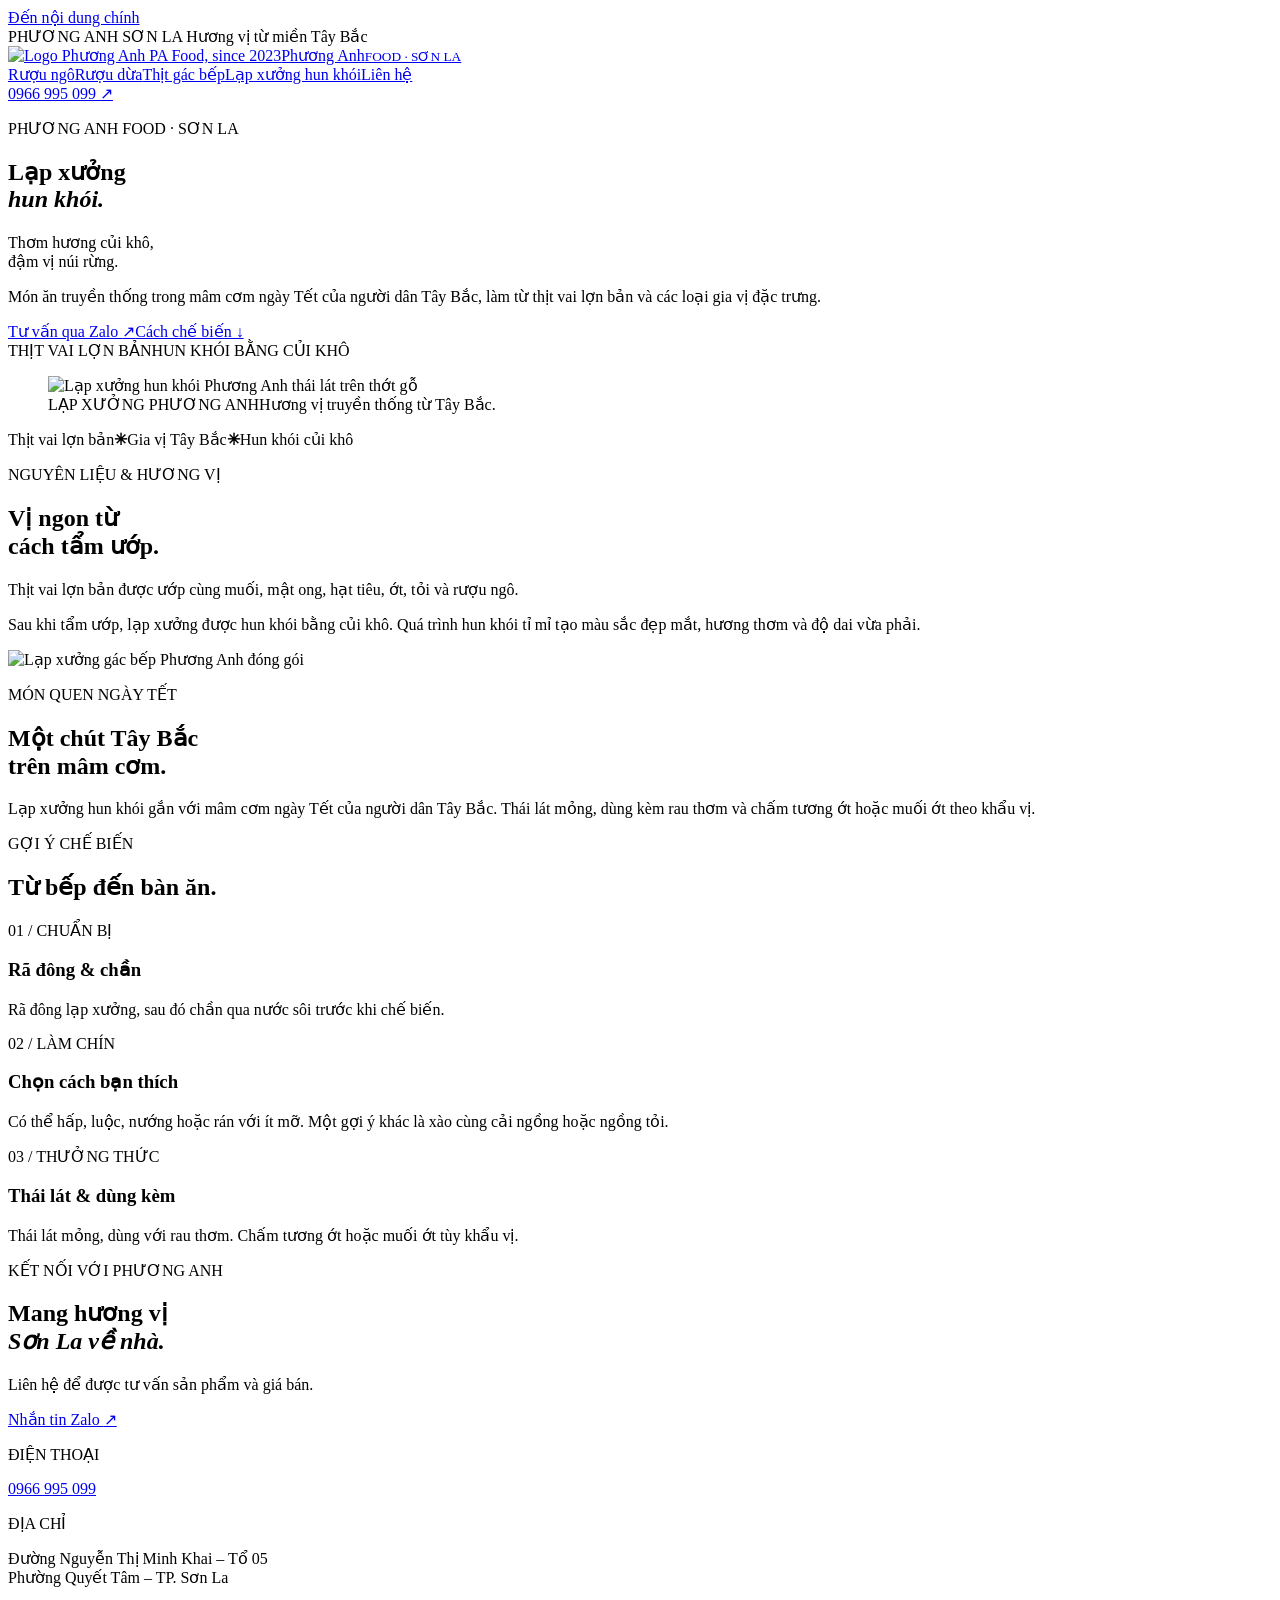
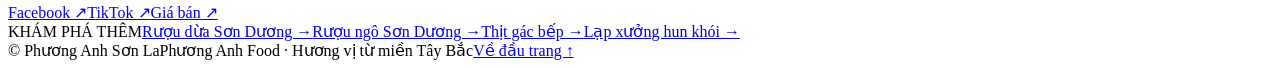
==== lap-xuong-hun-khoi/index.html @ 6af84477 "Publish Son Duong product website for GitHub Pages" ====
<!doctype html>
<html lang="vi">
<head><meta charset="utf-8"><meta name="viewport" content="width=device-width,initial-scale=1"><title>Lạp xưởng hun khói | Phương Anh Food</title><meta name="description" content="Lạp xưởng hun khói Phương Anh từ thịt vai lợn bản, gia vị Tây Bắc và khói củi khô. Tìm hiểu nguyên liệu và gợi ý chế biến."><meta name="theme-color" content="#173d2d"><link rel="icon" href="data:image/svg+xml,%3Csvg xmlns='http://www.w3.org/2000/svg' viewBox='0 0 64 64'%3E%3Crect width='64' height='64' rx='16' fill='%23173d2d'/%3E%3Ctext x='32' y='44' text-anchor='middle' font-family='Georgia' font-size='38' fill='%23f3cd59'%3EP%3C/text%3E%3C/svg%3E"><link rel="stylesheet" href="/ruou-ngo-son-duong/style.css"></head>
<body>
<a class="skip" href="#main">Đến nội dung chính</a>
<div class="topline">PHƯƠNG ANH SƠN LA <span>Hương vị từ miền Tây Bắc</span></div>
<header class="header wrap"><a class="brand" href="/ruou-ngo-son-duong/" aria-label="Phương Anh Food – trang chủ"><img class="brand-logo" src="/ruou-ngo-son-duong/assets/logo.webp" alt="Logo Phương Anh PA Food, since 2023" width="100" height="100"><span>Phương Anh<small>FOOD · SƠN LA</small></span></a><nav aria-label="Điều hướng chính"><a href="/ruou-ngo-son-duong/">Rượu ngô</a><a href="/ruou-ngo-son-duong/ruou-dua/">Rượu dừa</a><a href="/ruou-ngo-son-duong/thit-gac-bep/">Thịt gác bếp</a><a class="active" aria-current="page" href="/ruou-ngo-son-duong/lap-xuong-hun-khoi/">Lạp xưởng hun khói</a><a href="#lien-he">Liên hệ</a></nav><a class="header-call" href="tel:0966995099">0966 995 099 <span>↗</span></a></header>
<main id="main">
<section class="hero food-hero wrap"><div class="hero-copy"><p class="eyebrow">PHƯƠNG ANH FOOD · SƠN LA</p><h1>Lạp xưởng<br><em>hun khói.</em></h1><p class="lead">Thơm hương củi khô,<br>đậm vị núi rừng.</p><p class="intro">Món ăn truyền thống trong mâm cơm ngày Tết của người dân Tây Bắc, làm từ thịt vai lợn bản và các loại gia vị đặc trưng.</p><div class="actions"><a class="button yellow" href="https://zalo.me/0966995099" target="_blank" rel="noopener">Tư vấn qua Zalo <span>↗</span></a><a class="text-link" href="#che-bien">Cách chế biến ↓</a></div><div class="hero-note"><span>THỊT VAI LỢN BẢN</span><span>HUN KHÓI BẰNG CỦI KHÔ</span></div></div><figure class="hero-photo"><img src="/ruou-ngo-son-duong/assets/lap-xuong-dia.webp" alt="Lạp xưởng hun khói Phương Anh thái lát trên thớt gỗ" width="1280" height="853"><figcaption>LẠP XƯỞNG PHƯƠNG ANH<span>Hương vị truyền thống từ Tây Bắc.</span></figcaption></figure></section>
<div class="ribbon"><span>Thịt vai lợn bản</span><b>✳</b><span>Gia vị Tây Bắc</span><b>✳</b><span>Hun khói củi khô</span></div>
<section class="wrap section story"><div><p class="eyebrow">NGUYÊN LIỆU & HƯƠNG VỊ</p><h2>Vị ngon từ<br>cách tẩm ướp.</h2></div><div class="story-body"><p class="large-text">Thịt vai lợn bản được ướp cùng muối, mật ong, hạt tiêu, ớt, tỏi và rượu ngô.</p><p>Sau khi tẩm ướp, lạp xưởng được hun khói bằng củi khô. Quá trình hun khói tỉ mỉ tạo màu sắc đẹp mắt, hương thơm và độ dai vừa phải.</p></div></section>
<section class="food-story"><div class="wrap section food-banner"><img src="/ruou-ngo-son-duong/assets/lap-xuong-goi.webp" alt="Lạp xưởng gác bếp Phương Anh đóng gói" loading="lazy" width="1000" height="750"><div><p class="eyebrow">MÓN QUEN NGÀY TẾT</p><h2>Một chút Tây Bắc<br>trên mâm cơm.</h2><p>Lạp xưởng hun khói gắn với mâm cơm ngày Tết của người dân Tây Bắc. Thái lát mỏng, dùng kèm rau thơm và chấm tương ớt hoặc muối ớt theo khẩu vị.</p></div></div></section>
<section id="che-bien" class="wrap section"><p class="eyebrow">GỢI Ý CHẾ BIẾN</p><h2>Từ bếp đến bàn ăn.</h2><div class="preparation"><article><p class="step">01 / CHUẨN BỊ</p><h3>Rã đông & chần</h3><p>Rã đông lạp xưởng, sau đó chần qua nước sôi trước khi chế biến.</p></article><article><p class="step">02 / LÀM CHÍN</p><h3>Chọn cách bạn thích</h3><p>Có thể hấp, luộc, nướng hoặc rán với ít mỡ. Một gợi ý khác là xào cùng cải ngồng hoặc ngồng tỏi.</p></article><article><p class="step">03 / THƯỞNG THỨC</p><h3>Thái lát & dùng kèm</h3><p>Thái lát mỏng, dùng với rau thơm. Chấm tương ớt hoặc muối ớt tùy khẩu vị.</p></article></div></section>
<section id="lien-he" class="contact wrap section"><div><p class="eyebrow">KẾT NỐI VỚI PHƯƠNG ANH</p><h2>Mang hương vị<br><em>Sơn La về nhà.</em></h2><p>Liên hệ để được tư vấn sản phẩm và giá bán.</p><a class="button green" href="https://zalo.me/0966995099" target="_blank" rel="noopener">Nhắn tin Zalo <span>↗</span></a></div><div class="contact-info"><p class="eyebrow">ĐIỆN THOẠI</p><a class="phone" href="tel:0966995099">0966 995 099</a><p class="eyebrow address-title">ĐỊA CHỈ</p><p>Đường Nguyễn Thị Minh Khai – Tổ 05<br>Phường Quyết Tâm – TP. Sơn La</p><div class="social"><a href="https://www.facebook.com/quasonla/" target="_blank" rel="noopener">Facebook ↗</a><a href="https://www.tiktok.com/@phuongketnoiyeuthuonh" target="_blank" rel="noopener">TikTok ↗</a><a href="https://sites.google.com/view/phuonganhsl/gi%C3%A1-b%C3%A1n" target="_blank" rel="noopener">Giá bán ↗</a></div></div></section><aside class="more wrap"><span>KHÁM PHÁ THÊM</span><a href="/ruou-ngo-son-duong/ruou-dua/">Rượu dừa Sơn Dương →</a><a href="/ruou-ngo-son-duong/">Rượu ngô Sơn Dương →</a><a href="/ruou-ngo-son-duong/thit-gac-bep/">Thịt gác bếp →</a><a href="/ruou-ngo-son-duong/lap-xuong-hun-khoi/">Lạp xưởng hun khói →</a></aside></main><footer class="wrap"><span>© Phương Anh Sơn La</span><span>Phương Anh Food · Hương vị từ miền Tây Bắc</span><a href="#">Về đầu trang ↑</a></footer></body></html>
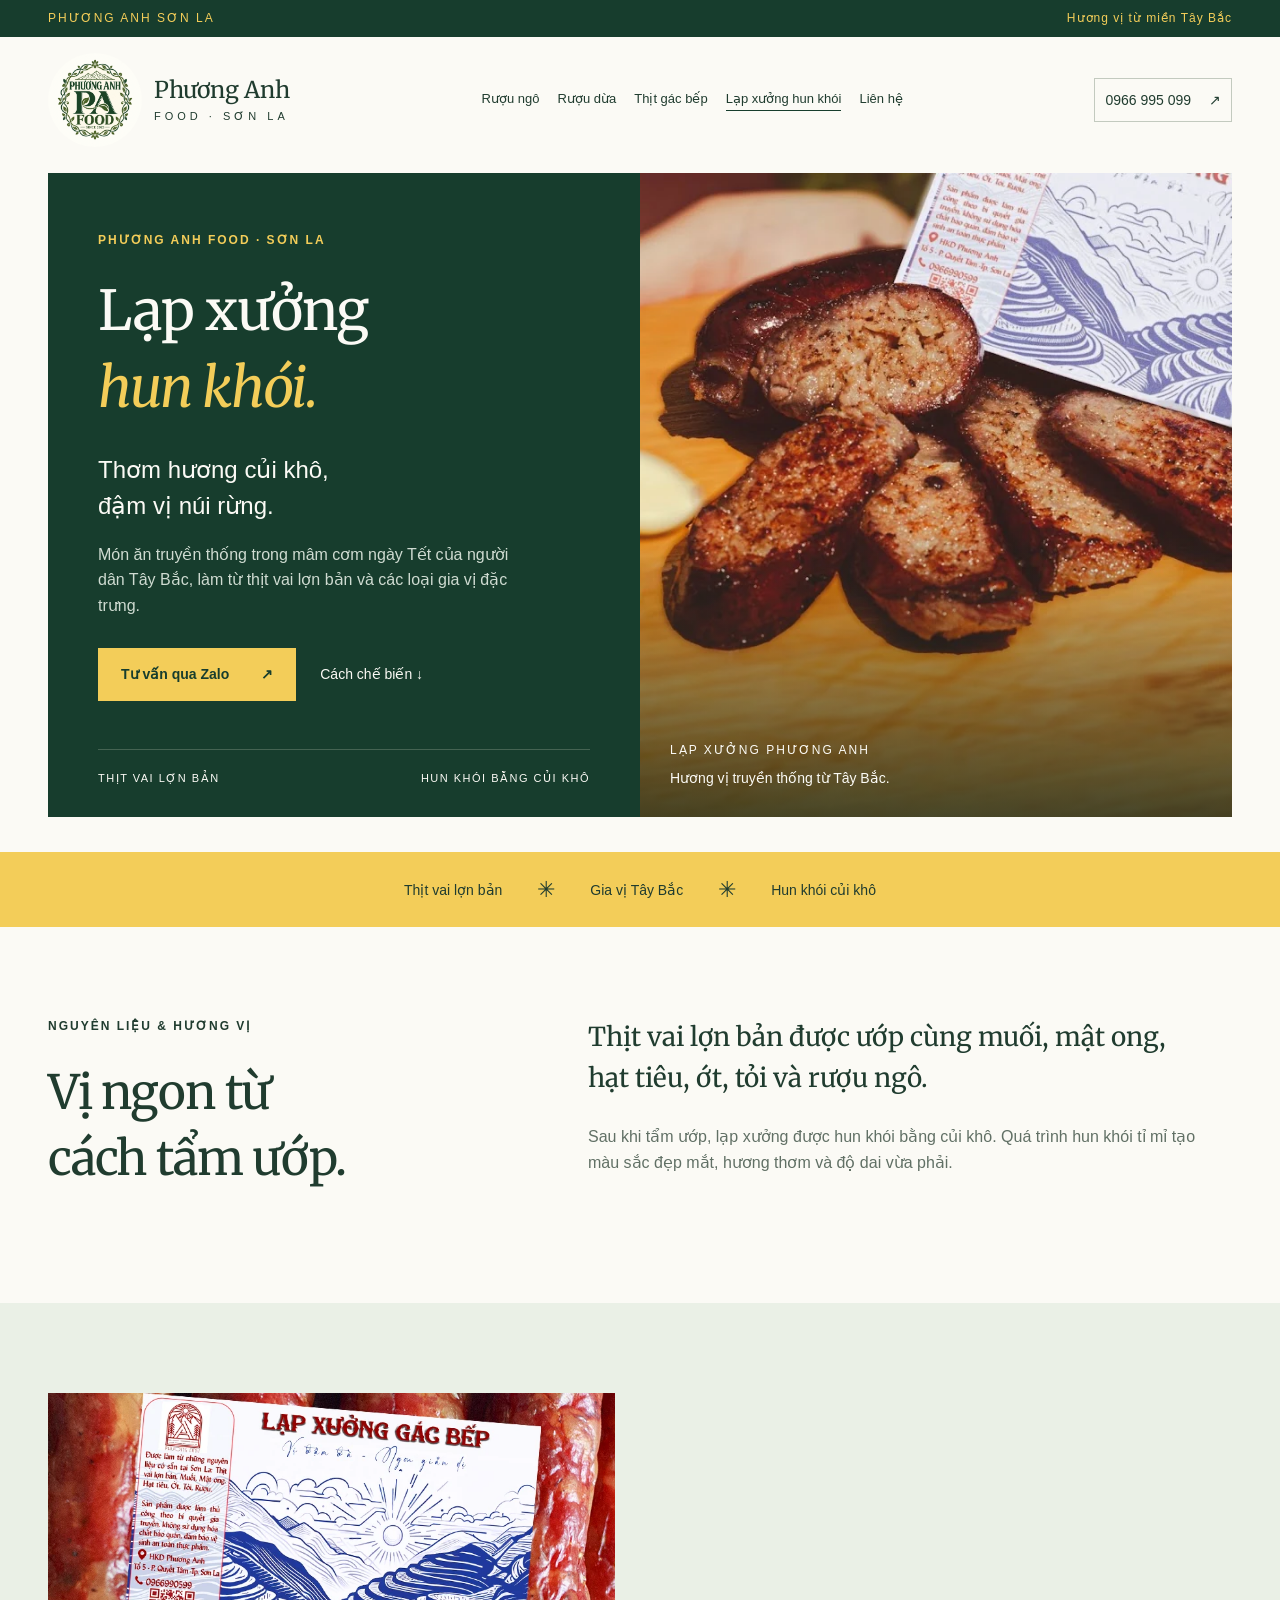
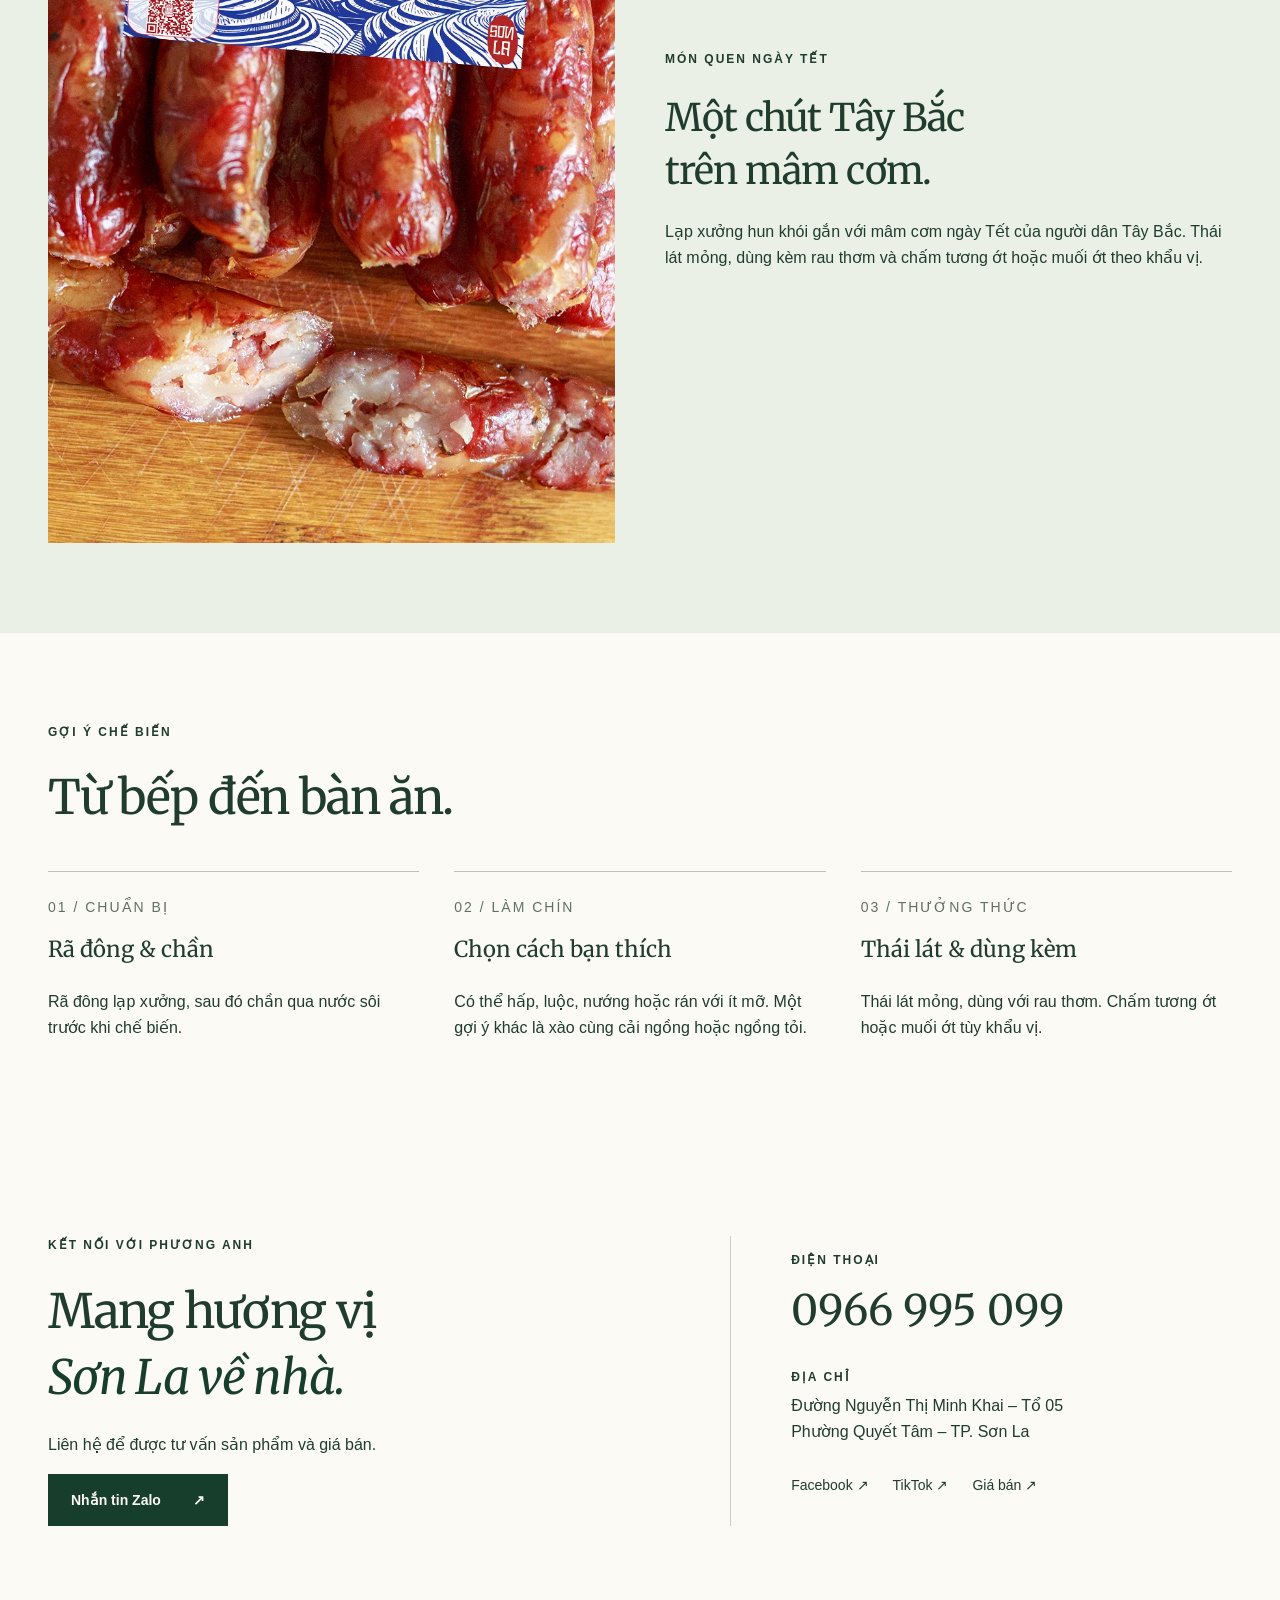
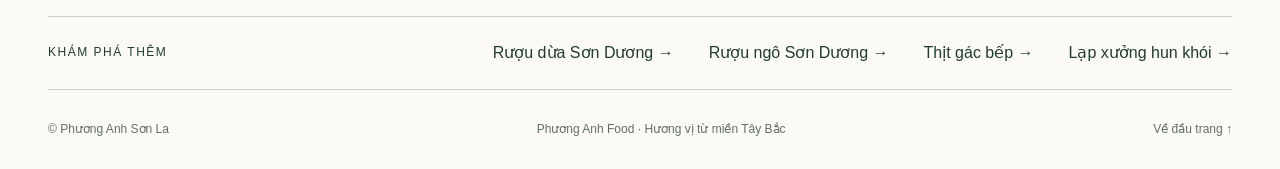
==== commit 2a42b416: "Use portable links for phuonganhsl.github.io migration" ====
--- a/lap-xuong-hun-khoi/index.html
+++ b/lap-xuong-hun-khoi/index.html
@@ -1,14 +1,14 @@
 <!doctype html>
 <html lang="vi">
-<head><meta charset="utf-8"><meta name="viewport" content="width=device-width,initial-scale=1"><title>Lạp xưởng hun khói | Phương Anh Food</title><meta name="description" content="Lạp xưởng hun khói Phương Anh từ thịt vai lợn bản, gia vị Tây Bắc và khói củi khô. Tìm hiểu nguyên liệu và gợi ý chế biến."><meta name="theme-color" content="#173d2d"><link rel="icon" href="data:image/svg+xml,%3Csvg xmlns='http://www.w3.org/2000/svg' viewBox='0 0 64 64'%3E%3Crect width='64' height='64' rx='16' fill='%23173d2d'/%3E%3Ctext x='32' y='44' text-anchor='middle' font-family='Georgia' font-size='38' fill='%23f3cd59'%3EP%3C/text%3E%3C/svg%3E"><link rel="stylesheet" href="/ruou-ngo-son-duong/style.css"></head>
+<head><meta charset="utf-8"><meta name="viewport" content="width=device-width,initial-scale=1"><title>Lạp xưởng hun khói | Phương Anh Food</title><meta name="description" content="Lạp xưởng hun khói Phương Anh từ thịt vai lợn bản, gia vị Tây Bắc và khói củi khô. Tìm hiểu nguyên liệu và gợi ý chế biến."><meta name="theme-color" content="#173d2d"><link rel="icon" href="data:image/svg+xml,%3Csvg xmlns='http://www.w3.org/2000/svg' viewBox='0 0 64 64'%3E%3Crect width='64' height='64' rx='16' fill='%23173d2d'/%3E%3Ctext x='32' y='44' text-anchor='middle' font-family='Georgia' font-size='38' fill='%23f3cd59'%3EP%3C/text%3E%3C/svg%3E"><link rel="stylesheet" href="../style.css"></head>
 <body>
 <a class="skip" href="#main">Đến nội dung chính</a>
 <div class="topline">PHƯƠNG ANH SƠN LA <span>Hương vị từ miền Tây Bắc</span></div>
-<header class="header wrap"><a class="brand" href="/ruou-ngo-son-duong/" aria-label="Phương Anh Food – trang chủ"><img class="brand-logo" src="/ruou-ngo-son-duong/assets/logo.webp" alt="Logo Phương Anh PA Food, since 2023" width="100" height="100"><span>Phương Anh<small>FOOD · SƠN LA</small></span></a><nav aria-label="Điều hướng chính"><a href="/ruou-ngo-son-duong/">Rượu ngô</a><a href="/ruou-ngo-son-duong/ruou-dua/">Rượu dừa</a><a href="/ruou-ngo-son-duong/thit-gac-bep/">Thịt gác bếp</a><a class="active" aria-current="page" href="/ruou-ngo-son-duong/lap-xuong-hun-khoi/">Lạp xưởng hun khói</a><a href="#lien-he">Liên hệ</a></nav><a class="header-call" href="tel:0966995099">0966 995 099 <span>↗</span></a></header>
+<header class="header wrap"><a class="brand" href="../" aria-label="Phương Anh Food – trang chủ"><img class="brand-logo" src="../assets/logo.webp" alt="Logo Phương Anh PA Food, since 2023" width="100" height="100"><span>Phương Anh<small>FOOD · SƠN LA</small></span></a><nav aria-label="Điều hướng chính"><a href="../">Rượu ngô</a><a href="../ruou-dua/">Rượu dừa</a><a href="../thit-gac-bep/">Thịt gác bếp</a><a class="active" aria-current="page" href="../lap-xuong-hun-khoi/">Lạp xưởng hun khói</a><a href="#lien-he">Liên hệ</a></nav><a class="header-call" href="tel:0966995099">0966 995 099 <span>↗</span></a></header>
 <main id="main">
-<section class="hero food-hero wrap"><div class="hero-copy"><p class="eyebrow">PHƯƠNG ANH FOOD · SƠN LA</p><h1>Lạp xưởng<br><em>hun khói.</em></h1><p class="lead">Thơm hương củi khô,<br>đậm vị núi rừng.</p><p class="intro">Món ăn truyền thống trong mâm cơm ngày Tết của người dân Tây Bắc, làm từ thịt vai lợn bản và các loại gia vị đặc trưng.</p><div class="actions"><a class="button yellow" href="https://zalo.me/0966995099" target="_blank" rel="noopener">Tư vấn qua Zalo <span>↗</span></a><a class="text-link" href="#che-bien">Cách chế biến ↓</a></div><div class="hero-note"><span>THỊT VAI LỢN BẢN</span><span>HUN KHÓI BẰNG CỦI KHÔ</span></div></div><figure class="hero-photo"><img src="/ruou-ngo-son-duong/assets/lap-xuong-dia.webp" alt="Lạp xưởng hun khói Phương Anh thái lát trên thớt gỗ" width="1280" height="853"><figcaption>LẠP XƯỞNG PHƯƠNG ANH<span>Hương vị truyền thống từ Tây Bắc.</span></figcaption></figure></section>
+<section class="hero food-hero wrap"><div class="hero-copy"><p class="eyebrow">PHƯƠNG ANH FOOD · SƠN LA</p><h1>Lạp xưởng<br><em>hun khói.</em></h1><p class="lead">Thơm hương củi khô,<br>đậm vị núi rừng.</p><p class="intro">Món ăn truyền thống trong mâm cơm ngày Tết của người dân Tây Bắc, làm từ thịt vai lợn bản và các loại gia vị đặc trưng.</p><div class="actions"><a class="button yellow" href="https://zalo.me/0966995099" target="_blank" rel="noopener">Tư vấn qua Zalo <span>↗</span></a><a class="text-link" href="#che-bien">Cách chế biến ↓</a></div><div class="hero-note"><span>THỊT VAI LỢN BẢN</span><span>HUN KHÓI BẰNG CỦI KHÔ</span></div></div><figure class="hero-photo"><img src="../assets/lap-xuong-dia.webp" alt="Lạp xưởng hun khói Phương Anh thái lát trên thớt gỗ" width="1280" height="853"><figcaption>LẠP XƯỞNG PHƯƠNG ANH<span>Hương vị truyền thống từ Tây Bắc.</span></figcaption></figure></section>
 <div class="ribbon"><span>Thịt vai lợn bản</span><b>✳</b><span>Gia vị Tây Bắc</span><b>✳</b><span>Hun khói củi khô</span></div>
 <section class="wrap section story"><div><p class="eyebrow">NGUYÊN LIỆU & HƯƠNG VỊ</p><h2>Vị ngon từ<br>cách tẩm ướp.</h2></div><div class="story-body"><p class="large-text">Thịt vai lợn bản được ướp cùng muối, mật ong, hạt tiêu, ớt, tỏi và rượu ngô.</p><p>Sau khi tẩm ướp, lạp xưởng được hun khói bằng củi khô. Quá trình hun khói tỉ mỉ tạo màu sắc đẹp mắt, hương thơm và độ dai vừa phải.</p></div></section>
-<section class="food-story"><div class="wrap section food-banner"><img src="/ruou-ngo-son-duong/assets/lap-xuong-goi.webp" alt="Lạp xưởng gác bếp Phương Anh đóng gói" loading="lazy" width="1000" height="750"><div><p class="eyebrow">MÓN QUEN NGÀY TẾT</p><h2>Một chút Tây Bắc<br>trên mâm cơm.</h2><p>Lạp xưởng hun khói gắn với mâm cơm ngày Tết của người dân Tây Bắc. Thái lát mỏng, dùng kèm rau thơm và chấm tương ớt hoặc muối ớt theo khẩu vị.</p></div></div></section>
+<section class="food-story"><div class="wrap section food-banner"><img src="../assets/lap-xuong-goi.webp" alt="Lạp xưởng gác bếp Phương Anh đóng gói" loading="lazy" width="1000" height="750"><div><p class="eyebrow">MÓN QUEN NGÀY TẾT</p><h2>Một chút Tây Bắc<br>trên mâm cơm.</h2><p>Lạp xưởng hun khói gắn với mâm cơm ngày Tết của người dân Tây Bắc. Thái lát mỏng, dùng kèm rau thơm và chấm tương ớt hoặc muối ớt theo khẩu vị.</p></div></div></section>
 <section id="che-bien" class="wrap section"><p class="eyebrow">GỢI Ý CHẾ BIẾN</p><h2>Từ bếp đến bàn ăn.</h2><div class="preparation"><article><p class="step">01 / CHUẨN BỊ</p><h3>Rã đông & chần</h3><p>Rã đông lạp xưởng, sau đó chần qua nước sôi trước khi chế biến.</p></article><article><p class="step">02 / LÀM CHÍN</p><h3>Chọn cách bạn thích</h3><p>Có thể hấp, luộc, nướng hoặc rán với ít mỡ. Một gợi ý khác là xào cùng cải ngồng hoặc ngồng tỏi.</p></article><article><p class="step">03 / THƯỞNG THỨC</p><h3>Thái lát & dùng kèm</h3><p>Thái lát mỏng, dùng với rau thơm. Chấm tương ớt hoặc muối ớt tùy khẩu vị.</p></article></div></section>
-<section id="lien-he" class="contact wrap section"><div><p class="eyebrow">KẾT NỐI VỚI PHƯƠNG ANH</p><h2>Mang hương vị<br><em>Sơn La về nhà.</em></h2><p>Liên hệ để được tư vấn sản phẩm và giá bán.</p><a class="button green" href="https://zalo.me/0966995099" target="_blank" rel="noopener">Nhắn tin Zalo <span>↗</span></a></div><div class="contact-info"><p class="eyebrow">ĐIỆN THOẠI</p><a class="phone" href="tel:0966995099">0966 995 099</a><p class="eyebrow address-title">ĐỊA CHỈ</p><p>Đường Nguyễn Thị Minh Khai – Tổ 05<br>Phường Quyết Tâm – TP. Sơn La</p><div class="social"><a href="https://www.facebook.com/quasonla/" target="_blank" rel="noopener">Facebook ↗</a><a href="https://www.tiktok.com/@phuongketnoiyeuthuonh" target="_blank" rel="noopener">TikTok ↗</a><a href="https://sites.google.com/view/phuonganhsl/gi%C3%A1-b%C3%A1n" target="_blank" rel="noopener">Giá bán ↗</a></div></div></section><aside class="more wrap"><span>KHÁM PHÁ THÊM</span><a href="/ruou-ngo-son-duong/ruou-dua/">Rượu dừa Sơn Dương →</a><a href="/ruou-ngo-son-duong/">Rượu ngô Sơn Dương →</a><a href="/ruou-ngo-son-duong/thit-gac-bep/">Thịt gác bếp →</a><a href="/ruou-ngo-son-duong/lap-xuong-hun-khoi/">Lạp xưởng hun khói →</a></aside></main><footer class="wrap"><span>© Phương Anh Sơn La</span><span>Phương Anh Food · Hương vị từ miền Tây Bắc</span><a href="#">Về đầu trang ↑</a></footer></body></html>+<section id="lien-he" class="contact wrap section"><div><p class="eyebrow">KẾT NỐI VỚI PHƯƠNG ANH</p><h2>Mang hương vị<br><em>Sơn La về nhà.</em></h2><p>Liên hệ để được tư vấn sản phẩm và giá bán.</p><a class="button green" href="https://zalo.me/0966995099" target="_blank" rel="noopener">Nhắn tin Zalo <span>↗</span></a></div><div class="contact-info"><p class="eyebrow">ĐIỆN THOẠI</p><a class="phone" href="tel:0966995099">0966 995 099</a><p class="eyebrow address-title">ĐỊA CHỈ</p><p>Đường Nguyễn Thị Minh Khai – Tổ 05<br>Phường Quyết Tâm – TP. Sơn La</p><div class="social"><a href="https://www.facebook.com/quasonla/" target="_blank" rel="noopener">Facebook ↗</a><a href="https://www.tiktok.com/@phuongketnoiyeuthuonh" target="_blank" rel="noopener">TikTok ↗</a><a href="https://sites.google.com/view/phuonganhsl/gi%C3%A1-b%C3%A1n" target="_blank" rel="noopener">Giá bán ↗</a></div></div></section><aside class="more wrap"><span>KHÁM PHÁ THÊM</span><a href="../ruou-dua/">Rượu dừa Sơn Dương →</a><a href="../">Rượu ngô Sơn Dương →</a><a href="../thit-gac-bep/">Thịt gác bếp →</a><a href="../lap-xuong-hun-khoi/">Lạp xưởng hun khói →</a></aside></main><footer class="wrap"><span>© Phương Anh Sơn La</span><span>Phương Anh Food · Hương vị từ miền Tây Bắc</span><a href="#">Về đầu trang ↑</a></footer></body></html>
--- a/style.css
+++ b/style.css
@@ -0,0 +1,15 @@
+@font-face{font-family:'Merriweather';font-style:normal;font-weight:400;font-display:swap;src:url('assets/fonts/merriweather-regular.ttf') format('truetype')}
+@font-face{font-family:'Merriweather';font-style:italic;font-weight:400;font-display:swap;src:url('assets/fonts/merriweather-italic.ttf') format('truetype')}
+:root{--green:#173d2d;--yellow:#f3cd59;--paper:#fbfaf5;--ink:#203c2f;--muted:#617065}*{box-sizing:border-box}html{scroll-behavior:smooth;scroll-padding-top:32px}body{margin:0;background:var(--paper);color:var(--ink);font-family:Arial,Helvetica,sans-serif;font-size:16px;line-height:1.6}a{color:inherit;text-decoration:none}a:focus-visible{outline:3px solid #a97000;outline-offset:6px}a:hover{opacity:.8}img{display:block;max-width:100%}.wrap{width:min(1280px,calc(100% - 96px));margin:auto}.topline{padding:9px 48px;background:var(--green);color:var(--yellow);font-size:12px;letter-spacing:2px;display:flex;justify-content:space-between}.topline span{letter-spacing:1px}.header{display:flex;align-items:center;justify-content:space-between;gap:25px;padding-block:25px}.brand{display:flex;align-items:center;gap:12px;font-family:'Merriweather',serif;font-size:26px;line-height:1.15}.brand small{display:block;font:11px Arial;letter-spacing:4px;margin-top:7px}.monogram{display:grid;place-items:center;border:1px solid var(--green);border-radius:50%;height:52px;width:52px;font-size:22px}.header nav{display:flex;gap:30px;font-size:14px}.active{border-bottom:1px solid var(--green)}.header-call{font-size:14px;border:1px solid #c3cabf;padding:11px 16px}.header-call span{margin-left:14px}.hero{display:grid;grid-template-columns:1fr 1fr;background:var(--green);color:var(--paper);margin-top:10px;min-height:630px}.hero-copy{padding:58px 50px 30px}.eyebrow{font-size:12px;font-weight:600;letter-spacing:2px;margin:0 0 22px}.hero .eyebrow{color:var(--yellow)}h1,h2,h3,p{margin-top:0}h1,h2{font-family:'Merriweather',serif;font-weight:400;line-height:1.4;letter-spacing:-.025em}h1{font-size:clamp(44px,4.8vw,68px);margin-bottom:25px}h1 em,h2 em{color:var(--yellow);font-weight:400}.lead{font-size:24px;line-height:1.5;margin-bottom:18px}.intro{color:#cfdbd1;max-width:350px;margin-bottom:30px}.actions{display:flex;align-items:center;flex-wrap:wrap;gap:24px}.button{display:inline-flex;justify-content:space-between;gap:32px;padding:15px 23px;font-weight:600;font-size:14px}.yellow{background:var(--yellow);color:var(--green)}.green{background:var(--green);color:var(--paper)}.text-link{font-size:14px}.hero-note{border-top:1px solid #456352;display:flex;justify-content:space-between;margin-top:48px;padding-top:20px;font-size:11px;letter-spacing:1.5px;gap:20px}.hero-photo{margin:0;position:relative;min-height:620px;overflow:hidden}.hero-photo>img{width:100%;height:100%;position:absolute;object-fit:cover}.hero-photo:after{content:'';position:absolute;inset:55% 0 0;background:linear-gradient(transparent,#10281fbd)}figcaption{position:absolute;bottom:28px;left:30px;right:24px;font-size:12px;letter-spacing:2px;z-index:1}figcaption span{display:block;font-size:14px;letter-spacing:0;margin-top:7px}.ribbon{display:flex;align-items:center;justify-content:center;gap:35px;background:var(--yellow);padding:20px 35px;margin-top:35px;font-size:14px}.ribbon b{font-size:22px;font-weight:400}.section{padding-block:90px}h2{font-size:clamp(36px,3.7vw,53px);margin-bottom:22px}.story{display:grid;grid-template-columns:1fr 1.4fr;gap:80px}.story-body>p{max-width:620px}.large-text{font:26px/1.55 'Merriweather',serif}.story-body>p:not(.large-text){color:var(--muted)}.ingredients{display:grid;grid-template-columns:repeat(3,1fr);gap:22px;margin-top:40px}.ingredients>div{border-top:1px solid #b9c3b8;padding-top:18px}.ingredients span{font-size:11px;letter-spacing:1px}.ingredients h3{font-size:17px;margin:12px 0 9px}.ingredients p{font-size:14px;color:var(--muted)}.documents{background:#eaf0e6}.section-heading{display:flex;justify-content:space-between;align-items:flex-end;margin-bottom:30px;gap:30px}.section-heading p:last-child{color:var(--muted);font-size:14px}.document-grid{display:grid;grid-template-columns:repeat(4,1fr);gap:24px}.doc-image{height:235px;background:#dfe6da;padding:15px;overflow:hidden;margin-bottom:20px}.doc-image img{width:100%;height:100%;object-fit:cover;object-position:top;box-shadow:0 3px 10px #163d2d14;transition:transform .2s}.document:hover img{transform:scale(1.03)}.document>span{font-size:11px;letter-spacing:1.5px}.document h3{font-size:16px;font-weight:500;margin:7px 0}.document h3 b{float:right;font-weight:400}.doc-note{font-size:13px;color:var(--muted);margin:28px 0 0}.contact{display:grid;grid-template-columns:1.2fr 1fr;gap:80px}.contact h2 em{color:var(--green)}.contact-info{border-left:1px solid #c5cebf;padding:15px 0 0 60px}.contact-info .eyebrow{margin-bottom:6px}.phone{font-family:'Merriweather',serif;font-size:42px;white-space:nowrap}.address-title{margin-top:24px!important}.social{display:flex;gap:24px;font-size:14px;margin-top:30px;flex-wrap:wrap}.more{border-top:1px solid #c5cebf;border-bottom:1px solid #c5cebf;padding-block:23px;display:flex;gap:35px;align-items:center}.more span{font-size:12px;letter-spacing:1.5px;margin-right:auto}footer{display:flex;justify-content:space-between;gap:25px;padding-block:30px;font-size:12px;color:var(--muted)}.skip{position:absolute;top:-100px;background:var(--yellow);padding:10px;z-index:9}.skip:focus{top:0}@media(min-width:1600px){.hero-copy{padding:65px 55px}}@media(max-width:1000px){.wrap{width:calc(100% - 48px)}.header nav{gap:16px}.header-call{display:none}.hero-copy{padding:38px 28px 25px}.hero-photo{min-height:600px}.hero-note{margin-top:32px}.story{gap:35px;grid-template-columns:1fr 1.4fr}.ingredients{grid-template-columns:1fr;gap:8px}.ingredients p{margin-bottom:10px}.ribbon{gap:18px;font-size:12px}.document-grid{gap:15px}.doc-image{height:190px}.contact{gap:30px}.contact-info{padding-left:30px}.phone{font-size:34px}}@media(max-width:650px){.wrap{width:calc(100% - 32px)}.topline{padding:9px 16px;font-size:10px;letter-spacing:1px}.topline span{display:none}.header{flex-wrap:wrap;padding-block:18px;gap:20px}.brand{font-size:24px}.header nav{width:100%;justify-content:space-between;font-size:13px;gap:8px}.hero{grid-template-columns:1fr;margin-top:0}.hero-copy{padding:35px 26px 24px}h1{font-size:clamp(38px,10.5vw,50px)}.lead{font-size:22px}.hero-photo{min-height:420px}.hero-note{margin-top:32px}.ribbon{display:grid;grid-template-columns:1fr 1fr;gap:12px;margin-top:20px;padding:20px;font-size:13px}.ribbon b{display:none}.section{padding-block:55px}.story,.contact{grid-template-columns:1fr;gap:18px}.story h2 br{display:none}.large-text{font-size:23px}.ingredients{grid-template-columns:1fr;gap:12px}.section-heading{display:block}.section-heading h2{font-size:37px}.document-grid{grid-template-columns:1fr 1fr;gap:24px 15px}.doc-image{height:190px;padding:10px}.document h3{font-size:14px}.document>span{font-size:10px}.contact-info{border-left:0;border-top:1px solid #c5cebf;padding:30px 0 0;margin-top:20px}.phone{font-size:36px}.more{flex-wrap:wrap;gap:15px 26px}.more span{width:100%}footer{flex-direction:column;gap:12px}footer span{max-width:300px}}@media(prefers-reduced-motion:reduce){html{scroll-behavior:auto}*{transition:none!important}}
+
+/* Shared brand and food pages */
+.brand-logo{width:94px;height:94px;object-fit:contain;border-radius:50%;flex-shrink:0}.header{padding-block:16px}.header nav{gap:22px}.brand{font-size:23px;flex-shrink:0}.header-call{white-space:nowrap}.food-hero{min-height:580px}.food-hero .hero-photo{min-height:580px}.food-hero h1{font-size:clamp(38px,4.3vw,61px)}.food-hero .intro{max-width:440px}.food-grid{display:grid;grid-template-columns:repeat(3,minmax(0,1fr));gap:28px}.food-card img{width:100%;aspect-ratio:1;object-fit:cover}.food-card h3{font-family:'Merriweather',serif;font-size:22px;font-weight:400;line-height:1.5;margin:22px 0 12px}.food-card p{color:var(--muted)}.food-card .eyebrow{font-size:12px;margin-top:20px;margin-bottom:6px}.food-card .text-link{display:inline-block;border-bottom:1px solid var(--green);padding-bottom:5px}.food-intro{max-width:720px;font-size:20px;color:var(--muted);margin-bottom:38px}.food-story{background:#eaf0e6}.food-story .story{align-items:center}.food-story-photo{width:100%;aspect-ratio:1;object-fit:cover}.food-story h2{font-size:clamp(32px,3.3vw,48px)}.preparation{display:grid;grid-template-columns:repeat(3,minmax(0,1fr));gap:35px;margin-top:40px}.preparation article{border-top:1px solid #b9c3b8;padding-top:24px}.preparation h3{font-family:'Merriweather',serif;font-size:22px;font-weight:400}.step{font-size:14px;letter-spacing:2px;color:var(--muted)}.food-banner{display:grid;grid-template-columns:1fr 1fr;gap:50px;align-items:center}.food-banner img{width:100%;aspect-ratio:4/3;object-fit:cover}.food-banner h2{font-size:38px}
+@media(max-width:1100px){.header{flex-wrap:wrap;gap:15px}.header nav{order:3;width:100%;justify-content:center;flex-wrap:wrap;padding-bottom:10px}.header-call{display:block;margin-left:auto}.brand-logo{width:80px;height:80px}.food-grid{gap:20px}}@media(max-width:650px){.brand{font-size:20px}.brand-logo{width:70px;height:70px}.header-call{display:none}.header nav{justify-content:space-between;gap:10px 15px;font-size:13px}.food-hero .hero-photo{min-height:380px}.food-hero h1{font-size:clamp(34px,9vw,48px)}.food-grid,.preparation,.food-banner{grid-template-columns:1fr;gap:30px}.food-card img{max-height:450px}.food-story-photo{max-height:400px}.food-banner h2{font-size:32px}.food-intro{font-size:18px}}
+
+.ocop-badge{display:inline-flex;gap:12px;align-items:center;border:1px solid #c6ac60;color:var(--yellow);font-size:12px;letter-spacing:.7px;line-height:1.6;padding:9px 12px;margin-bottom:22px}.ocop-badge span{white-space:nowrap;letter-spacing:2px}.ocop-certificate{display:grid;grid-template-columns:220px 1fr;gap:42px;align-items:center;padding:30px;background:var(--paper);border:1px solid #cbd6c4;margin-bottom:45px;scroll-margin-top:25px}.certificate-image{display:block}.certificate-image img{width:100%;height:auto;box-shadow:0 5px 18px #173d2d18}.ocop-certificate h3{font-family:'Merriweather',serif;font-weight:400;line-height:1.5;font-size:clamp(22px,2.2vw,32px);margin-bottom:18px}.ocop-certificate p{max-width:650px}.certificate-detail{font-size:14px;color:var(--muted)}.wine-image>img{object-position:center}.wine-image figcaption{font-size:11px}.wine-image figcaption span{font-size:12px}@media(max-width:650px){.ocop-certificate{grid-template-columns:1fr;padding:24px;gap:25px}.certificate-image{max-width:240px;margin:auto}.ocop-badge{font-size:11px;gap:8px}.wine-image{min-height:470px}.wine-image>img{object-fit:cover}}
+
+.wine-image{display:flex;align-items:center;background:#102219}.wine-image>img{position:static;width:100%;height:auto;object-fit:contain}.wine-image:after{inset:85% 0 0}.wine-image figcaption{bottom:14px;left:22px}
+
+.workshop-gallery{border-top:1px solid #c5cebf}.workshop-grid{display:grid;grid-template-columns:repeat(3,minmax(0,1fr));gap:28px}.workshop-item{margin:0;min-width:0}.workshop-item>a{display:block;background:#eaf0e6;overflow:hidden}.workshop-item img{width:100%;aspect-ratio:3/4;object-fit:contain}.workshop-item figcaption{position:static;color:var(--green);display:flex;align-items:center;justify-content:space-between;gap:20px;padding-top:16px;font-size:14px;letter-spacing:0}.workshop-item figcaption span{margin:0;font-size:14px}.workshop-item:last-child{grid-column:1/-1}.workshop-item:last-child img{aspect-ratio:auto;height:420px;object-fit:contain}.workshop-item a:focus-visible{outline:3px solid #a97000;outline-offset:4px}@media(max-width:650px){.workshop-grid{grid-template-columns:1fr;gap:30px}.workshop-item img{max-height:520px}.workshop-item:last-child img{height:auto;max-height:400px}.workshop-gallery h2{font-size:32px}}
+
+.header nav{gap:18px}.more{flex-wrap:wrap}.coconut-photo{display:flex;align-items:center;background:#173d2d}.coconut-photo>a{display:block;width:100%}.coconut-photo img{position:static;width:100%;height:auto;object-fit:contain}.coconut-photo:after{display:none}.coconut-details{display:grid;grid-template-columns:1fr 1fr;gap:65px;align-items:center}.coconut-label img{width:100%;height:auto}.coconut-details h2{font-size:clamp(30px,3vw,43px)}.coconut-details p:not(.eyebrow){color:var(--muted)}@media(min-width:1101px){.header nav{font-size:13px}.header{gap:18px}.header-call{padding:10px}}@media(max-width:650px){.coconut-details{grid-template-columns:1fr;gap:35px}.coconut-hero .hero-photo{min-height:0}.header nav{justify-content:flex-start;column-gap:20px;row-gap:12px}}
